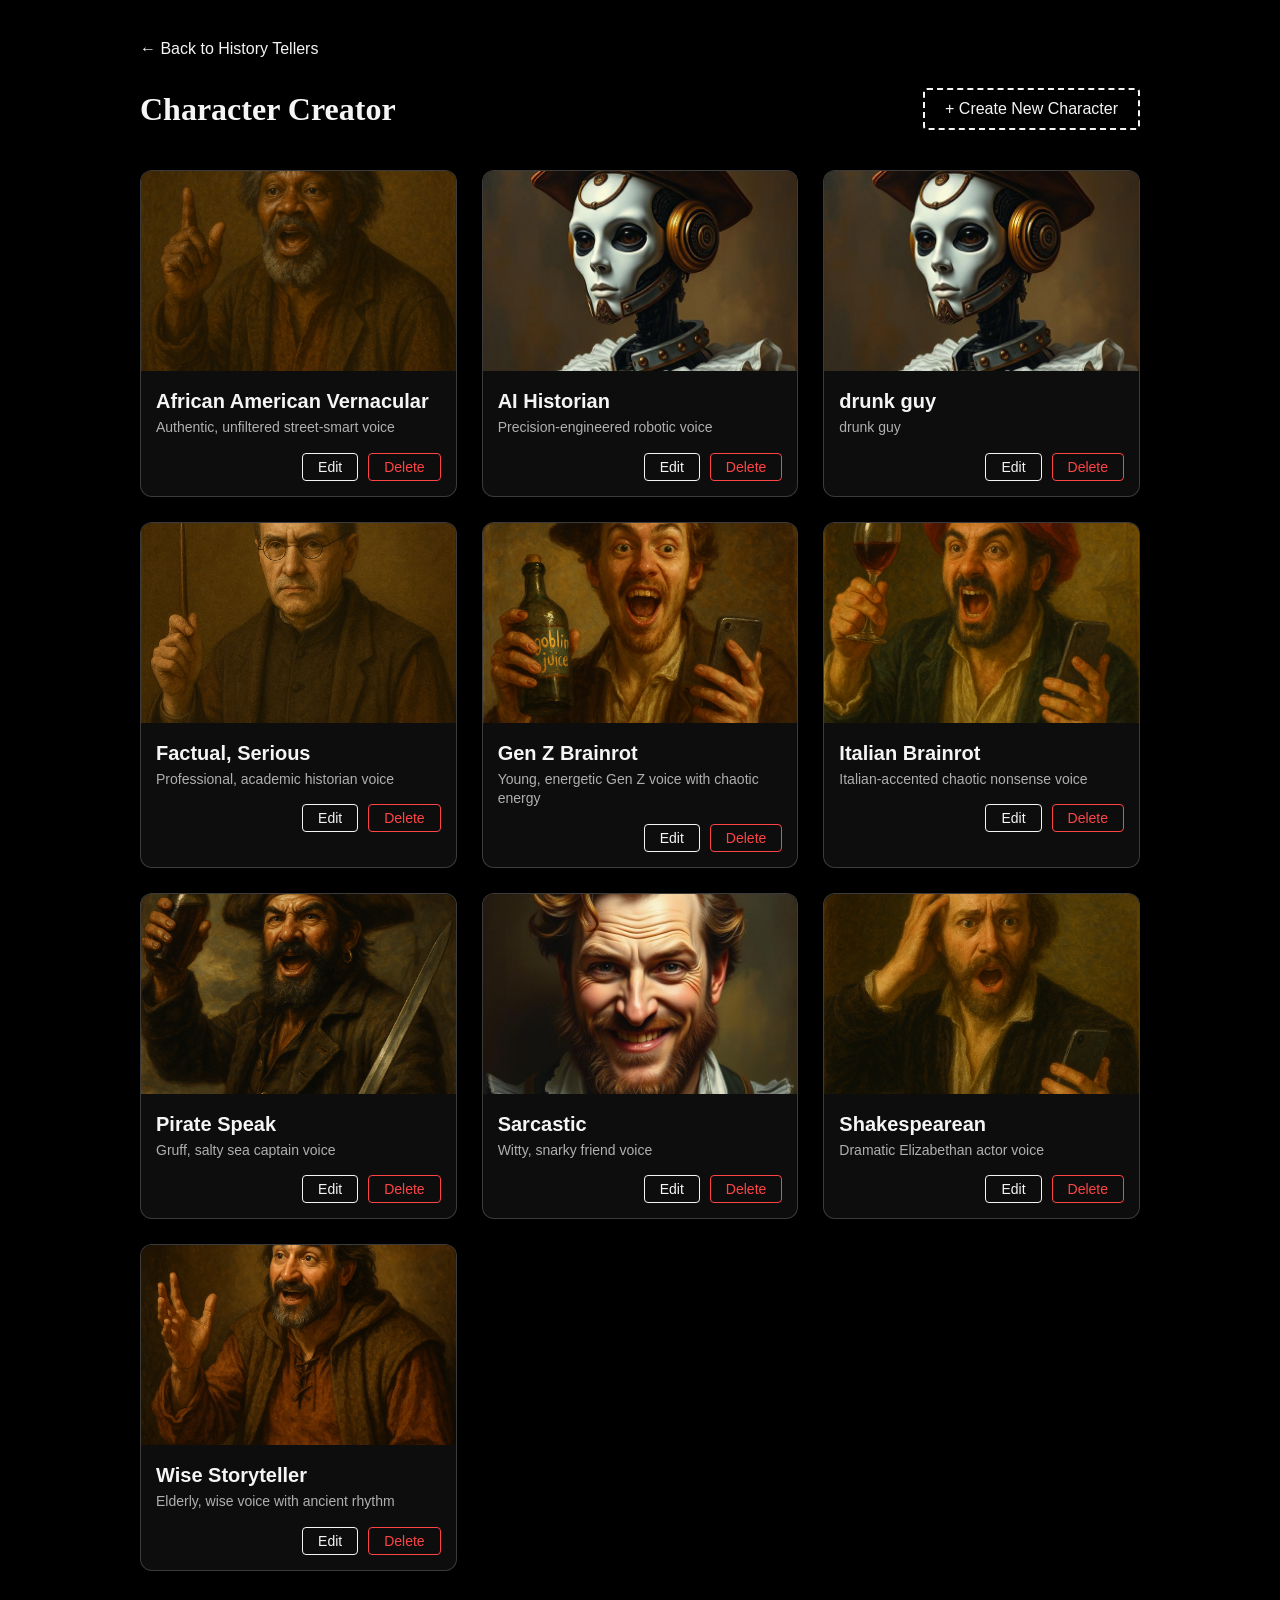
==== public/character_creator.html @ 517f30dd "character creator done" ====
<!DOCTYPE html>
<html lang="en">
<head>
    <meta charset="UTF-8">
    <meta name="viewport" content="width=device-width, initial-scale=1.0">
    <title>History Tellers - Character Creator</title>
    <link rel="stylesheet" href="style.css">
    <link rel="stylesheet" href="creator.css">

    <link rel="icon" href="data:image/svg+xml,<svg xmlns='http://www.w3.org/2000/svg' viewBox='0 0 100 100'><text y='.9em' font-size='90'>📜</text></svg>">
</head>
<body>
    <div class="character-creator-container">
       <div class="top-bar">
            <a href="javascript:void(0)" onclick="goBack()" class="back-link">← Back to History Tellers</a>
        </div>
        
        <div class="creator-header">
            <h2>Character Creator</h2>
            <button class="new-character-btn" onclick="openCreateModal()">+ Create New Character</button>
        </div>

        <div id="charactersGrid" class="characters-grid">
            <!-- Characters will be loaded here dynamically -->
            <div class="empty-state" id="emptyState">
                <p>No custom characters yet. Create your first character!</p>
                <button class="create-first-btn" onclick="openCreateModal()">+ Create First Character</button>
            </div>
        </div>
    </div>

    <!-- Character Edit/Create Modal -->
    <div id="characterModal" class="modal">
        <div class="modal-content">
            <div class="modal-header">
                <h3 id="modalTitle">Create New Character</h3>
                <button class="close-modal" onclick="closeModal()">&times;</button>
            </div>
            
            <form id="characterForm" onsubmit="saveCharacter(event)">
                <input type="hidden" id="characterId" value="">
                
                <div class="form-group">
                    <label for="characterKey">Character Key (unique identifier, e.g., 'my_custom_voice')</label>
                    <input type="text" id="characterKey" required pattern="[a-z_]+" title="Lowercase letters and underscores only">
                </div>
                
                <div class="form-group">
                    <label for="characterName">Display Name</label>
                    <input type="text" id="characterName" required>
                </div>
                
                <div class="form-group">
                    <label for="characterImage">Image Source (path or URL)</label>
                    <input type="text" id="characterImage" required placeholder="e.g., images/my_character.png">
                </div>
                
                <div class="form-group">
                    <label for="characterDescription">Description</label>
                    <textarea id="characterDescription" required placeholder="Brief description of the character's voice/personality"></textarea>
                </div>
                
                <div class="form-group">
                    <label for="voiceId">ElevenLabs Voice ID</label>
                    <input type="text" id="voiceId" required placeholder="e.g., mpgCuHlOy4oRiOklMDQ6">
                    <div class="voice-id-hint">You can get voice IDs from your ElevenLabs account</div>
                </div>
                
                <div class="form-group">
                    <label for="stability">Stability (0.0 - 1.0)</label>
                    <input type="number" id="stability" min="0" max="1" step="0.1" value="0.7" required>
                </div>
                
                <div class="form-group">
                    <label for="similarityBoost">Similarity Boost (0.0 - 1.0)</label>
                    <input type="number" id="similarityBoost" min="0" max="1" step="0.1" value="0.8" required>
                </div>
                
                <div class="form-group">
                    <label for="speed">Speed (0.0 - 2.0)</label>
                    <input type="number" id="speed" min="0" max="2" step="0.1" value="0.9" required>
                </div>
                
                <div class="form-group">
                    <label for="promptTemplate">Prompt Template (how the character should speak)</label>
                    <textarea id="promptTemplate" required placeholder="Describe how this character talks, their mannerisms, slang, etc."></textarea>
                </div>
                
                <div class="modal-actions">
                    <button type="button" class="cancel-btn" onclick="closeModal()">Cancel</button>
                    <button type="submit" class="save-btn">Save Character</button>
                </div>
            </form>
        </div>
    </div>

    <!-- Success Modal (no buttons) -->
    <div id="saveSuccessModal" class="modal">
        <div class="modal-content small">
            <div class="modal-header">
                <h3>Success!</h3>
            </div>
            <div class="save-content">
                <p id="successMessage">✓ Character saved</p>
            </div>
        </div>
    </div>

    <script src="creator.js"></script>
</body>
</html>
---- public/style.css ----
/* public/style.css - Stylesheet for Historical Event Describer */

/* Base Styles - applied to entire document */
body {
  font-family: Arial, sans-serif;      /* Clean, readable font */
  margin: 0 100px;                     /* Horizontal margin on larger screens */
  padding: 20px;                       /* Inner spacing */
  text-align: center;                   /* Center-align text by default */
  background: black;                    /* Dark background */
  color: whitesmoke;                    /* Light text for contrast */
  animation: fadeIn 1s ease-in-out;      /* Fade-in animation on page load */
}

/* Layout - Two-column main container */
.main-container {
  display: flex;                        /* Flexbox layout */
  gap: 20px;                            /* Space between columns */
  animation: fadeIn 1s ease-in-out;      /* Fade-in animation */
}

.left-column, .right-column {
  flex: 2;                              /* Both columns take equal width */
}

.right-column {
  margin-left: 30px;                    /* Additional left margin */
  padding: 15px;                         /* Inner spacing */
  background: #f9f9f9;                   /* Light background for contrast */
  border-radius: 4px;                    /* Slightly rounded corners */
  min-height: 300px;                     /* Minimum height for empty state */
}

/* Header section */
header {
  display: flex;                         /* Flex layout for header items */
  align-items: center;                   /* Vertically center items */
  justify-content: space-between;         /* Space between title and paragraphs */
  text-align: left;                      /* Left-align text */
  animation: fadeIn 1s ease-in-out;       /* Fade-in animation */
}

header h1 {
  font: bold 36px 'DMSerifDisplay', serif; /* Custom font with fallback */
  text-transform: uppercase;              /* All caps */
  margin-right: 80px;                     /* Space after title */
}

header p {
  width: 200px;                           /* Fixed width for description */
  font-size: 12px;                        /* Small text */
}

/* Form Elements */
.input-group {
  margin: 20px 0;                         /* Vertical spacing between groups */
  text-align: left;                       /* Left-align labels and inputs */
}

label {
  display: block;                         /* Labels on their own line */
  margin-bottom: 10px;                     /* Space below label */
  font-size: 20px;                         /* Larger label text */
  font-weight: lighter;                    /* Light font weight */
}

input {
  width: 100%;                             /* Full width inputs */
  padding: 10px;                            /* Inner padding */
  border: 1px solid whitesmoke;             /* Light border */
  border-radius: 5rem;                      /* Pill-shaped input */
  font-size: 16px;                          /* Readable text size */
  background: none;                          /* Transparent background */
  color: whitesmoke;                         /* Light text */
}

.scrollable-container {
  width: 100%;                               /* Full width */
  overflow-y: auto;                           /* Vertical scroll if needed */
  padding: 5px;                               /* Inner spacing */
}

/* Style Grid - for character selection */
.style-grid {
  display: grid;                             /* Grid layout */
  grid-template-columns: repeat(3, 1fr);     /* 3 equal columns */
  gap: 5px;                                   /* Small gap between items */
  margin-top: 10px;                           /* Space above grid */
}

.style-option {
    position: relative;                       /* For potential overlay positioning */
    width: 100%;                               /* Full width of grid cell */
    height: fit-content;                       /* Height matches content */
    overflow: hidden;                          /* Hide overflow */
    cursor: pointer;                           /* Clickable appearance */
    transition: transform 0.2s, opacity 0.2s ease-in-out; /* Smooth animations */
    opacity: 0.5;                               /* Half opacity by default */
    outline: none;                              /* Remove focus outline */
    animation: fadeIn 0.5s ease-in-out;          /* Staggered fade-in */
    animation-delay: calc(var(--order) * 0.1s);  /* Delay based on order */
    animation-fill-mode: both;                   /* Keep final animation state */
}

.style-option img {
    position: relative;                          /* Maintain positioning */
    border-radius: 10%;                          /* Slightly rounded corners */
    width: 100%;                                  /* Full width of container */
    height: auto;                                  /* Maintain aspect ratio */
    object-fit: cover;                             /* Cover container without distortion */
    transition: border 0.2s ease-in-out;           /* Smooth border transition */
    border: 2px solid transparent;                  /* Invisible border (prepares for hover) */
}

/* Hover and selected states */
.style-option:hover, .style-option.selected {
  transform: scale(1.05);                        /* Slight enlargement */
  opacity: 1 !important;                          /* Full opacity (override) */
}

.style-option.selected img {
    border: 2px solid white;                      /* White border for selected state */
    box-sizing: border-box;                        /* Border doesn't affect dimensions */
}

/* Buttons - consistent styling */
button, .download-btn {
  width: 100%;                                    /* Full width */
  padding: 10px 20px;                              /* Comfortable padding */
  background: black;                                /* Dark background */
  color: whitesmoke;                                /* Light text */
  border: 1px solid whitesmoke;                     /* Light border */
  border-radius: 4px;                                /* Slightly rounded */
  font-size: 16px;                                   /* Readable text */
  cursor: pointer;                                    /* Pointer on hover */
  transition: background-color 0.3s;                  /* Smooth hover transition */
}

button:hover, .download-btn:hover {
  background: whitesmoke;                             /* Invert colors on hover */
  color: black;
}

/* Results area - where generated content appears */
#result {
  margin-top: 20px;                                   /* Space above */
  padding: 15px;                                      /* Inner padding */
  background: whitesmoke;                              /* Light background */
  border: 1px solid #ddd;                              /* Subtle border */
  border-radius: 4px;                                  /* Rounded corners */
  min-height: 50px;                                    /* Minimum height */
  text-align: left;                                     /* Left-align text content */
}

/* Images and videos */
.history-image, .history-video {
  max-width: 100%;                                     /* Responsive sizing */
  border-radius: 8px;                                   /* Rounded corners */
  margin: 15px 0;                                        /* Vertical spacing */
  box-shadow: 0 2px 8px rgba(0,0,0,0.1);                 /* Subtle shadow */
}

.history-video {
  max-width: 400px;                                     /* Limit video width */
  background: #000;                                      /* Black background */
}

/* Utility classes */
.spinner {
  width: 40px;                                          /* Fixed size */
  height: 40px;
  margin: 20px auto;                                    /* Centered */
  border: 4px solid rgba(0,0,0,0.1);                     /* Light gray border */
  border-top-color: #09f;                                /* Blue top border */
  border-radius: 50%;                                    /* Circle shape */
  animation: spin 1s linear infinite;                     /* Spinning animation */
}

.error, .error-alert {
  color: #d32f2f;                                        /* Red error color */
  margin: 10px 0;                                         /* Vertical spacing */
}

.error-alert {
  font-size: 24px;                                       /* Large emoji/icon */
  text-align: center;                                     /* Centered */
}

.text-output{
  display: none;
}
.image-grid{
  display:none;
}

/* Animations */
@keyframes fadeIn {
  from { opacity: 0; transform: translateY(20px); }      /* Start hidden and below */
  to { transform: translateY(0); }                        /* End at normal position */
}

@keyframes spin {
  to { transform: rotate(360deg); }                       /* Full rotation */
}

/* Responsive adjustments */
@media (min-width: 1920px) {
  .style-grid { grid-template-columns: repeat(4, 1fr); } /* 4 columns on ultra-wide */
}



/* Character header with "or create new" */
.character-header {
  display: flex;
  align-items: center;
  gap: 8px;
  margin-bottom: 10px;
}

.or-text {
  font-size: 14px;
  color: rgba(245, 245, 245, 0.6);
  font-style: italic;
}

.small-create-btn {
  background: none;
  border: none;
  color: whitesmoke;
  font-size: 14px;
  text-decoration: underline;
  text-decoration-style: dotted;
  cursor: pointer;
  padding: 0;
  width: auto;
  font-weight: normal;
}

.small-create-btn:hover {
  background: none;
  color: rgba(245, 245, 245, 0.8);
  text-decoration-style: solid;
}
---- public/creator.css ----
/* Character Creator specific styles */

.character-creator-container {
    max-width: 1200px;
    margin: 0 auto;
    padding: 20px;
}

.top-bar {
    display: flex;
    justify-content: flex-start;
    margin-bottom: 30px;
}

.back-link {
    display: inline-block;
    color: whitesmoke;
    text-decoration: none;
    font-size: 16px;
    transition: opacity 0.3s;
}

.back-link:hover {
    opacity: 0.8;
    text-decoration: underline;
}

.creator-header {
    display: flex;
    justify-content: space-between;
    align-items: center;
    margin-bottom: 40px;
    text-align: left;
}

.creator-header h2 {
    font: bold 32px 'DMSerifDisplay', serif;
    margin: 0;
    color: whitesmoke;
}

.new-character-btn {
    width: auto;
    padding: 10px 20px;
    background: transparent;
    color: whitesmoke;
    border: 2px dashed whitesmoke;
    border-radius: 4px;
    font-size: 16px;
    cursor: pointer;
    transition: all 0.3s ease;
}

.new-character-btn:hover {
    background: rgba(245, 245, 245, 0.1);
    border: 2px solid whitesmoke;
    transform: translateY(-2px);
}

.characters-grid {
    display: grid;
    grid-template-columns: repeat(auto-fill, minmax(280px, 1fr));
    gap: 25px;
    margin-top: 30px;
}

.character-card {
    background: rgba(255, 255, 255, 0.05);
    border-radius: 12px;
    overflow: hidden;
    transition: transform 0.3s, box-shadow 0.3s;
    cursor: pointer;
    position: relative;
    border: 1px solid rgba(245, 245, 245, 0.2);
}

.character-card:hover {
    transform: translateY(-5px);
    box-shadow: 0 10px 20px rgba(0, 0, 0, 0.3);
    border-color: rgba(245, 245, 245, 0.5);
}

.character-card.selected {
    border: 2px solid whitesmoke;
    box-shadow: 0 0 20px rgba(245, 245, 245, 0.3);
}

.character-image {
    width: 100%;
    height: 200px;
    object-fit: cover;
    background: #333;
}

.character-info {
    padding: 15px;
    text-align: left;
}

.character-name {
    font-size: 20px;
    font-weight: bold;
    margin: 0 0 5px 0;
    color: whitesmoke;
}

.character-description {
    font-size: 14px;
    color: rgba(245, 245, 245, 0.7);
    margin: 0 0 15px 0;
    line-height: 1.4;
}

.character-actions {
    display: flex;
    gap: 10px;
    justify-content: flex-end;
}

.edit-btn, .delete-btn {
    padding: 5px 15px;
    font-size: 14px;
    border: 1px solid;
    border-radius: 4px;
    cursor: pointer;
    transition: all 0.3s;
    width: auto;
    background: transparent;
}

.edit-btn {
    border-color: whitesmoke;
    color: whitesmoke;
}

.edit-btn:hover {
    background: whitesmoke;
    color: black;
}

.delete-btn {
    border-color: #ff4444;
    color: #ff4444;
}

.delete-btn:hover {
    background: #ff4444;
    color: white;
}

.empty-state {
    grid-column: 1 / -1;
    text-align: center;
    padding: 60px;
    background: rgba(255, 255, 255, 0.05);
    border-radius: 12px;
    border: 2px dashed rgba(245, 245, 245, 0.3);
}

.empty-state p {
    font-size: 18px;
    color: rgba(245, 245, 245, 0.7);
    margin-bottom: 20px;
}

.create-first-btn {
    width: auto;
    padding: 12px 30px;
    background: transparent;
    color: whitesmoke;
    border: 2px dashed whitesmoke;
    border-radius: 4px;
    font-size: 16px;
    cursor: pointer;
    transition: all 0.3s;
}

.create-first-btn:hover {
    background: rgba(245, 245, 245, 0.1);
    border: 2px solid whitesmoke;
}

/* Modal styles */
.modal {
    display: none;
    position: fixed;
    top: 0;
    left: 0;
    width: 100%;
    height: 100%;
    background: rgba(0, 0, 0, 0.8);
    z-index: 1000;
    justify-content: center;
    align-items: center;
}

.modal.show {
    display: flex;
}

.modal-content {
    background: #1a1a1a;
    border-radius: 12px;
    padding: 30px;
    width: 90%;
    max-width: 600px;
    max-height: 90vh;
    overflow-y: auto;
    border: 1px solid rgba(245, 245, 245, 0.2);
    position: relative;
    animation: modalFadeIn 0.3s ease-out;
}

@keyframes modalFadeIn {
    from {
        opacity: 0;
        transform: translateY(-20px);
    }
    to {
        opacity: 1;
        transform: translateY(0);
    }
}

.modal-content.small {
    max-width: 400px;
}

.modal-header {
    display: flex;
    justify-content: space-between;
    align-items: center;
    margin-bottom: 20px;
}

.modal-header h3 {
    font-size: 24px;
    margin: 0;
    color: whitesmoke;
}

.close-modal {
    background: none;
    border: none;
    color: rgba(245, 245, 245, 0.6);
    font-size: 28px;
    cursor: pointer;
    padding: 0;
    width: auto;
    line-height: 1;
    transition: color 0.3s;
}

.close-modal:hover {
    color: whitesmoke;
    background: none;
}

.form-group {
    margin-bottom: 20px;
    text-align: left;
}

.form-group label {
    display: block;
    margin-bottom: 8px;
    font-size: 16px;
    color: rgba(245, 245, 245, 0.9);
}

.form-group input,
.form-group textarea,
.form-group select {
    width: 100%;
    padding: 12px;
    background: rgba(255, 255, 255, 0.1);
    border: 1px solid rgba(245, 245, 245, 0.3);
    border-radius: 8px;
    color: whitesmoke;
    font-size: 16px;
    transition: border-color 0.3s, box-shadow 0.3s;
}

.form-group input:focus,
.form-group textarea:focus,
.form-group select:focus {
    outline: none;
    border-color: whitesmoke;
    box-shadow: 0 0 0 2px rgba(245, 245, 245, 0.2);
}

.form-group input:disabled,
.form-group textarea:disabled,
.form-group select:disabled {
    opacity: 0.6;
    cursor: not-allowed;
}

.form-group textarea {
    min-height: 100px;
    resize: vertical;
}

.voice-id-hint {
    font-size: 12px;
    color: rgba(245, 245, 245, 0.5);
    margin-top: 5px;
}

.modal-actions {
    display: flex;
    gap: 10px;
    justify-content: flex-end;
    margin-top: 30px;
}

.modal-actions button {
    width: auto;
    padding: 12px 25px;
    font-size: 16px;
    border-radius: 6px;
    cursor: pointer;
    transition: all 0.3s;
}

.cancel-btn {
    background: transparent;
    border: 1px solid rgba(245, 245, 245, 0.3);
    color: whitesmoke;
}

.cancel-btn:hover {
    background: rgba(255, 255, 255, 0.1);
    border-color: rgba(245, 245, 245, 0.5);
}

.save-btn {
    background: whitesmoke;
    color: black;
    border: 1px solid whitesmoke;
}

.save-btn:hover {
    background: transparent;
    color: whitesmoke;
}

/* Success Modal - Buttonless Version */
#saveSuccessModal .modal-content {
    text-align: center;
    padding: 20px;
}

#saveSuccessModal .modal-header {
    justify-content: center;
    border-bottom: 1px solid rgba(245, 245, 245, 0.1);
    padding-bottom: 15px;
    margin-bottom: 15px;
}

#saveSuccessModal .modal-header h3 {
    color: #4CAF50;
    font-size: 28px;
    font-weight: bold;
}

#saveSuccessModal .save-content {
    text-align: center;
    padding: 20px 10px;
}

#saveSuccessModal .save-content p {
    font-size: 18px;
    color: whitesmoke;
    margin: 0;
    line-height: 1.5;
}

/* Auto-close animation */
.modal.auto-close {
    animation: fadeOut 0.5s ease-in-out forwards;
}

@keyframes fadeOut {
    from { 
        opacity: 1; 
    }
    to { 
        opacity: 0; 
    }
}

/* Success checkmark animation (optional) */
#saveSuccessModal .save-content p::before {
    content: '';
    display: inline-block;
    width: 24px;
    height: 24px;
    margin-right: 10px;
    background: #4CAF50;
    border-radius: 50%;
    animation: checkmarkPop 0.3s ease-out;
}

@keyframes checkmarkPop {
    0% {
        transform: scale(0);
    }
    50% {
        transform: scale(1.2);
    }
    100% {
        transform: scale(1);
    }
}

/* Responsive */
@media (max-width: 768px) {
    body {
        margin: 0 20px;
    }
    
    .character-creator-container {
        padding: 10px;
    }
    
    .top-bar {
        flex-direction: column;
        gap: 15px;
        align-items: flex-start;
    }
    
    .creator-header {
        flex-direction: column;
        gap: 15px;
        text-align: center;
    }
    
    .creator-header h2 {
        font-size: 28px;
    }
    
    .characters-grid {
        grid-template-columns: 1fr;
        gap: 15px;
    }
    
    .modal-content {
        padding: 20px;
        margin: 10px;
    }
    
    .modal-content.small {
        width: 90%;
    }
    
    .modal-actions {
        flex-direction: column;
    }
    
    .modal-actions button {
        width: 100%;
    }
    
    .character-actions {
        flex-direction: column;
        gap: 8px;
    }
    
    .edit-btn, .delete-btn {
        width: 100%;
        padding: 8px;
    }
}

/* Small screens */
@media (max-width: 480px) {
    .creator-header h2 {
        font-size: 24px;
    }
    
    .empty-state {
        padding: 30px 20px;
    }
    
    .empty-state p {
        font-size: 16px;
    }
    
    .form-group input,
    .form-group textarea,
    .form-group select {
        padding: 10px;
        font-size: 14px;
    }
    
    #saveSuccessModal .modal-header h3 {
        font-size: 24px;
    }
    
    #saveSuccessModal .save-content p {
        font-size: 16px;
    }
}

/* Dark mode scrollbar */
.modal-content::-webkit-scrollbar {
    width: 8px;
}

.modal-content::-webkit-scrollbar-track {
    background: rgba(255, 255, 255, 0.1);
    border-radius: 4px;
}

.modal-content::-webkit-scrollbar-thumb {
    background: rgba(245, 245, 245, 0.3);
    border-radius: 4px;
}

.modal-content::-webkit-scrollbar-thumb:hover {
    background: rgba(245, 245, 245, 0.5);
}
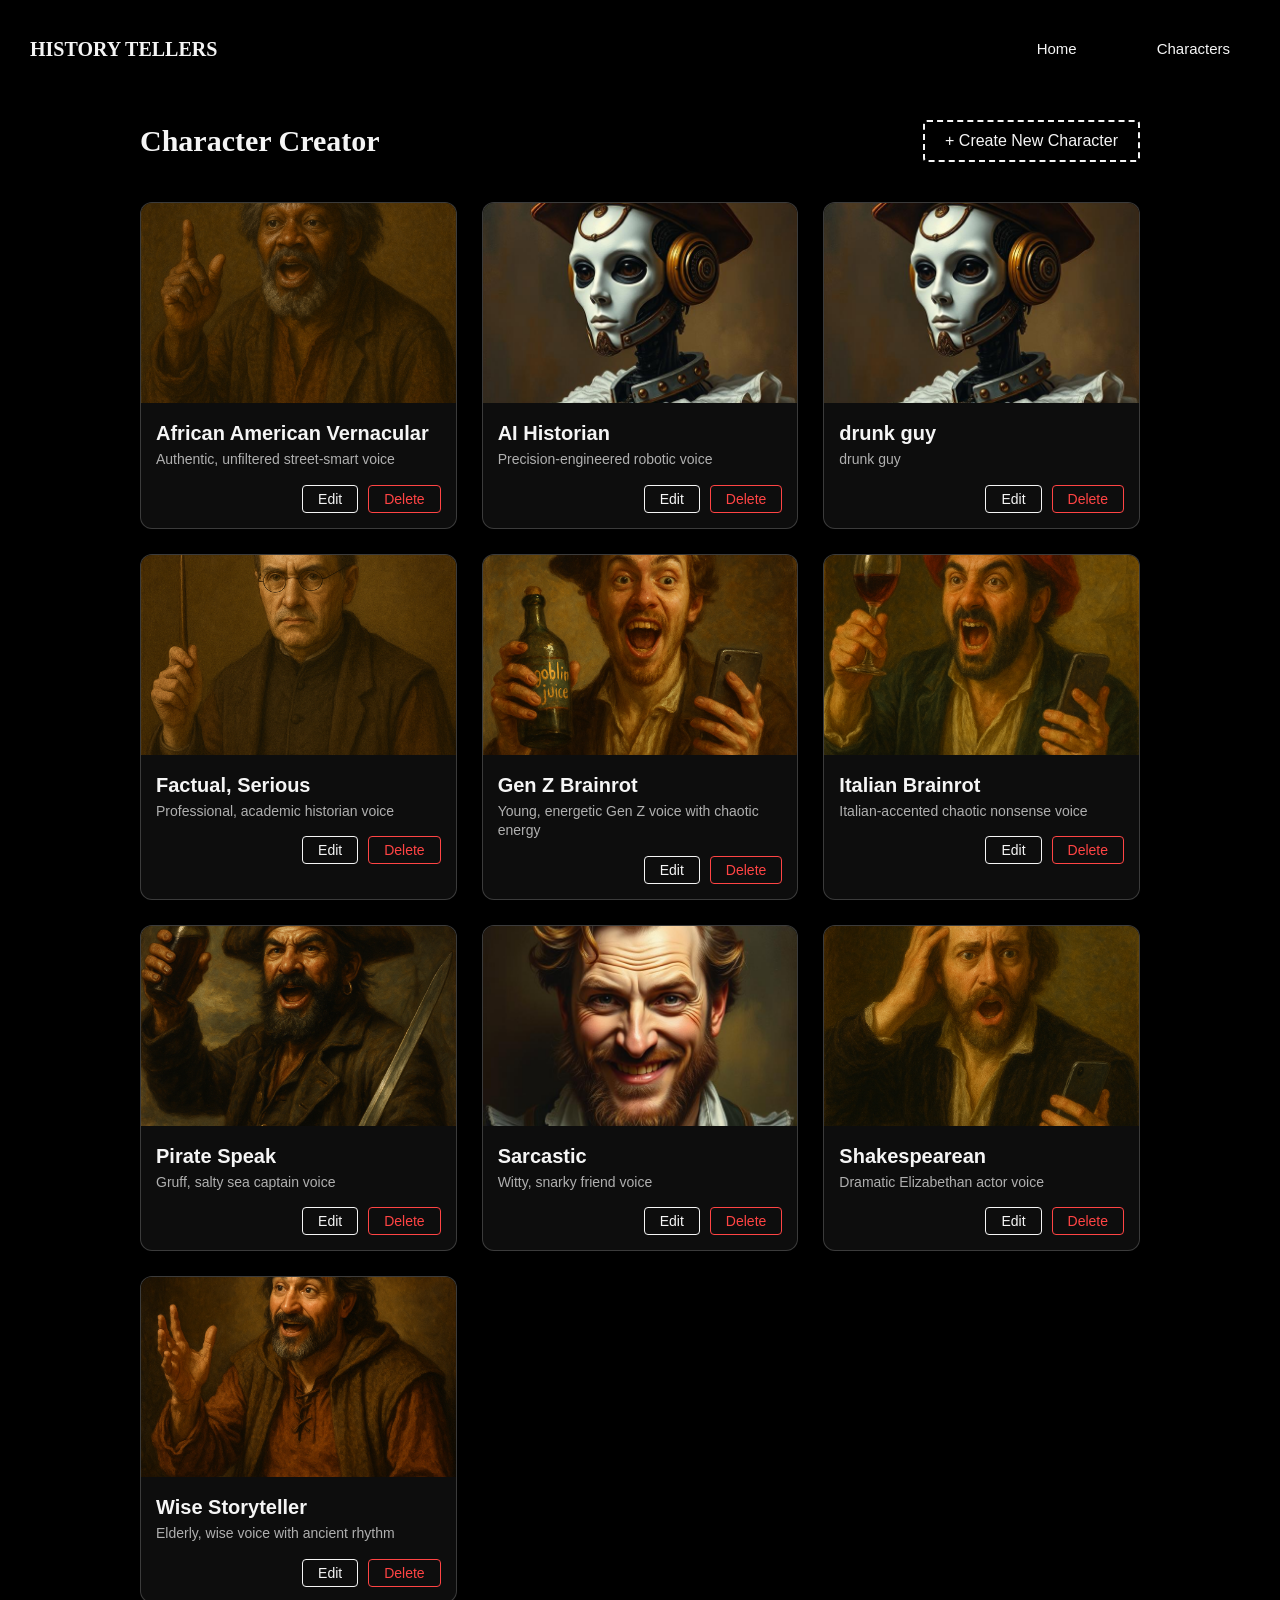
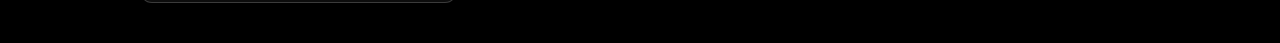
==== commit 52942603: "Design do layout" ====
--- a/public/character_creator.html
+++ b/public/character_creator.html
@@ -1,111 +1,186 @@
-<!DOCTYPE html>
+<!doctype html>
 <html lang="en">
-<head>
-    <meta charset="UTF-8">
-    <meta name="viewport" content="width=device-width, initial-scale=1.0">
+  <head>
+    <meta charset="UTF-8" />
+    <meta name="viewport" content="width=device-width, initial-scale=1.0" />
     <title>History Tellers - Character Creator</title>
-    <link rel="stylesheet" href="style.css">
-    <link rel="stylesheet" href="creator.css">
+    <link rel="stylesheet" href="style.css" />
+    <link rel="stylesheet" href="creator.css" />
 
-    <link rel="icon" href="data:image/svg+xml,<svg xmlns='http://www.w3.org/2000/svg' viewBox='0 0 100 100'><text y='.9em' font-size='90'>📜</text></svg>">
-</head>
-<body>
-    <div class="character-creator-container">
-       <div class="top-bar">
-            <a href="javascript:void(0)" onclick="goBack()" class="back-link">← Back to History Tellers</a>
-        </div>
-        
+    <link
+      rel="icon"
+      href="data:image/svg+xml,<svg xmlns='http://www.w3.org/2000/svg' viewBox='0 0 100 100'><text y='.9em' font-size='90'>📜</text></svg>"
+    />
+  </head>
+  <body>
+    <header>
+      <h1>History Tellers</h1>
+      <button class="menu-toggle" aria-label="Toggle menu">
+        <span></span>
+        <span></span>
+        <span></span>
+      </button>
+      <div class="nav-links">
+        <a href="index.html"><p>Home</p></a>
+        <a href="character_creator.html"><p>Characters</p></a>
+      </div>
+    </header>
+    <main>
+      <div class="character-creator-container">
         <div class="creator-header">
-            <h2>Character Creator</h2>
-            <button class="new-character-btn" onclick="openCreateModal()">+ Create New Character</button>
+          <h1>Character Creator</h1>
+          <button class="new-character-btn" onclick="openCreateModal()">
+            + Create New Character
+          </button>
         </div>
 
         <div id="charactersGrid" class="characters-grid">
-            <!-- Characters will be loaded here dynamically -->
-            <div class="empty-state" id="emptyState">
-                <p>No custom characters yet. Create your first character!</p>
-                <button class="create-first-btn" onclick="openCreateModal()">+ Create First Character</button>
+          <!-- Characters will be loaded here dynamically -->
+          <div class="empty-state" id="emptyState">
+            <p>No custom characters yet. Create your first character!</p>
+            <button class="create-first-btn" onclick="openCreateModal()">
+              + Create First Character
+            </button>
+          </div>
+        </div>
+      </div>
+
+      <!-- Character Edit/Create Modal -->
+      <div id="characterModal" class="modal">
+        <div class="modal-content">
+          <div class="modal-header">
+            <h1 id="modalTitle">Create New Character</h1>
+            <button class="close-modal" onclick="closeModal()">&times;</button>
+          </div>
+
+          <form id="characterForm" onsubmit="saveCharacter(event)">
+            <input type="hidden" id="characterId" value="" />
+
+            <div class="form-group">
+              <label for="characterKey"
+                >Character Key (unique identifier, e.g.,
+                'my_custom_voice')</label
+              >
+              <input
+                type="text"
+                id="characterKey"
+                required
+                pattern="[a-z_]+"
+                title="Lowercase letters and underscores only"
+              />
             </div>
+
+            <div class="form-group">
+              <label for="characterName">Display Name</label>
+              <input type="text" id="characterName" required />
+            </div>
+
+            <div class="form-group">
+              <label for="characterImage">Image Source (path or URL)</label>
+              <input
+                type="text"
+                id="characterImage"
+                required
+                placeholder="e.g., images/my_character.png"
+              />
+            </div>
+
+            <div class="form-group">
+              <label for="characterDescription">Description</label>
+              <textarea
+                id="characterDescription"
+                required
+                placeholder="Brief description of the character's voice/personality"
+              ></textarea>
+            </div>
+
+            <div class="form-group">
+              <label for="voiceId">ElevenLabs Voice ID</label>
+              <input
+                type="text"
+                id="voiceId"
+                required
+                placeholder="e.g., mpgCuHlOy4oRiOklMDQ6"
+              />
+              <div class="voice-id-hint">
+                You can get voice IDs from your ElevenLabs account
+              </div>
+            </div>
+
+            <div class="form-group">
+              <label for="stability">Stability (0.0 - 1.0)</label>
+              <input
+                type="number"
+                id="stability"
+                min="0"
+                max="1"
+                step="0.1"
+                value="0.7"
+                required
+              />
+            </div>
+
+            <div class="form-group">
+              <label for="similarityBoost">Similarity Boost (0.0 - 1.0)</label>
+              <input
+                type="number"
+                id="similarityBoost"
+                min="0"
+                max="1"
+                step="0.1"
+                value="0.8"
+                required
+              />
+            </div>
+
+            <div class="form-group">
+              <label for="speed">Speed (0.0 - 2.0)</label>
+              <input
+                type="number"
+                id="speed"
+                min="0"
+                max="2"
+                step="0.1"
+                value="0.9"
+                required
+              />
+            </div>
+
+            <div class="form-group">
+              <label for="promptTemplate"
+                >Prompt Template (how the character should speak)</label
+              >
+              <textarea
+                id="promptTemplate"
+                required
+                placeholder="Describe how this character talks, their mannerisms, slang, etc."
+              ></textarea>
+            </div>
+
+            <div class="modal-actions">
+              <button type="button" class="cancel-btn" onclick="closeModal()">
+                Cancel
+              </button>
+              <button type="submit" class="save-btn">Save Character</button>
+            </div>
+          </form>
         </div>
-    </div>
+      </div>
 
-    <!-- Character Edit/Create Modal -->
-    <div id="characterModal" class="modal">
-        <div class="modal-content">
-            <div class="modal-header">
-                <h3 id="modalTitle">Create New Character</h3>
-                <button class="close-modal" onclick="closeModal()">&times;</button>
-            </div>
-            
-            <form id="characterForm" onsubmit="saveCharacter(event)">
-                <input type="hidden" id="characterId" value="">
-                
-                <div class="form-group">
-                    <label for="characterKey">Character Key (unique identifier, e.g., 'my_custom_voice')</label>
-                    <input type="text" id="characterKey" required pattern="[a-z_]+" title="Lowercase letters and underscores only">
-                </div>
-                
-                <div class="form-group">
-                    <label for="characterName">Display Name</label>
-                    <input type="text" id="characterName" required>
-                </div>
-                
-                <div class="form-group">
-                    <label for="characterImage">Image Source (path or URL)</label>
-                    <input type="text" id="characterImage" required placeholder="e.g., images/my_character.png">
-                </div>
-                
-                <div class="form-group">
-                    <label for="characterDescription">Description</label>
-                    <textarea id="characterDescription" required placeholder="Brief description of the character's voice/personality"></textarea>
-                </div>
-                
-                <div class="form-group">
-                    <label for="voiceId">ElevenLabs Voice ID</label>
-                    <input type="text" id="voiceId" required placeholder="e.g., mpgCuHlOy4oRiOklMDQ6">
-                    <div class="voice-id-hint">You can get voice IDs from your ElevenLabs account</div>
-                </div>
-                
-                <div class="form-group">
-                    <label for="stability">Stability (0.0 - 1.0)</label>
-                    <input type="number" id="stability" min="0" max="1" step="0.1" value="0.7" required>
-                </div>
-                
-                <div class="form-group">
-                    <label for="similarityBoost">Similarity Boost (0.0 - 1.0)</label>
-                    <input type="number" id="similarityBoost" min="0" max="1" step="0.1" value="0.8" required>
-                </div>
-                
-                <div class="form-group">
-                    <label for="speed">Speed (0.0 - 2.0)</label>
-                    <input type="number" id="speed" min="0" max="2" step="0.1" value="0.9" required>
-                </div>
-                
-                <div class="form-group">
-                    <label for="promptTemplate">Prompt Template (how the character should speak)</label>
-                    <textarea id="promptTemplate" required placeholder="Describe how this character talks, their mannerisms, slang, etc."></textarea>
-                </div>
-                
-                <div class="modal-actions">
-                    <button type="button" class="cancel-btn" onclick="closeModal()">Cancel</button>
-                    <button type="submit" class="save-btn">Save Character</button>
-                </div>
-            </form>
+      <!-- Success Modal (no buttons) -->
+      <div id="saveSuccessModal" class="modal">
+        <div class="modal-content small">
+          <div class="modal-header">
+            <h3>Success!</h3>
+          </div>
+          <div class="save-content">
+            <p id="successMessage">✓ Character saved</p>
+          </div>
         </div>
-    </div>
-
-    <!-- Success Modal (no buttons) -->
-    <div id="saveSuccessModal" class="modal">
-        <div class="modal-content small">
-            <div class="modal-header">
-                <h3>Success!</h3>
-            </div>
-            <div class="save-content">
-                <p id="successMessage">✓ Character saved</p>
-            </div>
-        </div>
-    </div>
+      </div>
+    </main>
 
     <script src="creator.js"></script>
-</body>
-</html>+    <script src="script.js"></script>
+  </body>
+</html>
--- a/public/style.css
+++ b/public/style.css
@@ -1,213 +1,514 @@
 /* public/style.css - Stylesheet for Historical Event Describer */
+* {
+  box-sizing: border-box; /* Ensure padding and borders are included in element's total width and height */
+  margin: 0; /* Remove default margin */
+  padding: 0; /* Remove default padding */
+  scroll-behavior: smooth; /* enable smooth scroll in page */
+}
+
+main {
+  margin: 80px 100px 0 100px; /* push content below fixed header */
+  padding: 20px; /* Fade-in animation on load */
+}
+
+main h1 {
+  font:
+    bold 30px "DMSerifDisplay",
+    serif;
+  text-align: left;
+}
 
 /* Base Styles - applied to entire document */
 body {
-  font-family: Arial, sans-serif;      /* Clean, readable font */
-  margin: 0 100px;                     /* Horizontal margin on larger screens */
-  padding: 20px;                       /* Inner spacing */
-  text-align: center;                   /* Center-align text by default */
-  background: black;                    /* Dark background */
-  color: whitesmoke;                    /* Light text for contrast */
-  animation: fadeIn 1s ease-in-out;      /* Fade-in animation on page load */
+  font-family: Arial, sans-serif; /* Clean, readable font */
+  text-align: center; /* Center-align text by default */
+  background: black; /* Dark background */
+  color: whitesmoke; /* Light text for contrast */
+  animation: fadeIn 1s ease-in-out; /* Fade-in animation on page load */
+}
+
+.banner-container {
+  position: absolute; /* Position absolutely to cover the area */
+  top: 0;
+  left: 0;
+  width: 100%;
+  /* allow height to adjust so entire image is visible */
+  overflow: hidden;
+  z-index: -1; /* Place behind other content */
+  opacity: 0.5; /* Semi-transparent for subtle effect */
+}
+
+.banner-container img {
+  width: 100%; /* Full width of container */
+  height: auto; /* allow natural height so entire image is shown */
+  object-fit: contain; /* show the whole image without cropping */
+  display: block; /* remove inline gaps */
+  filter: blur(0); /* default no blur */
+  transition: filter 0.3s ease-in-out; /* ensure smooth transition both ways */
+}
+
+/* dark gradient overlay from bottom up */
+.banner-container::after {
+  content: "";
+  position: absolute;
+  top: 0;
+  left: 0;
+  width: 100%;
+  height: 100%;
+  pointer-events: none; /* let clicks pass through */
+  background: linear-gradient(
+    to top,
+    rgba(0, 0, 0, 1) 0%,
+    rgba(0, 0, 0, 0) 20%
+  );
 }
 
 /* Layout - Two-column main container */
 .main-container {
-  display: flex;                        /* Flexbox layout */
-  gap: 20px;                            /* Space between columns */
-  animation: fadeIn 1s ease-in-out;      /* Fade-in animation */
-}
-
-.left-column, .right-column {
-  flex: 2;                              /* Both columns take equal width */
-}
-
+  display: flex; /* Flexbox layout */
+  gap: 20px; /* Space between columns */
+  animation: fadeIn 1s ease-in-out;
+  margin: 0 0 30px 0; /* Fade-in animation */
+}
+
+.left-column,
 .right-column {
-  margin-left: 30px;                    /* Additional left margin */
-  padding: 15px;                         /* Inner spacing */
-  background: #f9f9f9;                   /* Light background for contrast */
-  border-radius: 4px;                    /* Slightly rounded corners */
-  min-height: 300px;                     /* Minimum height for empty state */
+  justify-content: left;
+  flex: 2; /* Both columns take equal width */
+  text-align: left;
+}
+
+.ShortVideo {
+  width: 100%;
+  height: auto;
+  margin-left: 30px; /* Additional left margin */
+  padding: 15px;
+  border-radius: 20px; /* Slightly rounded corners */
+  border: whitesmoke 1px solid; /* Light border */
 }
 
 /* Header section */
 header {
-  display: flex;                         /* Flex layout for header items */
-  align-items: center;                   /* Vertically center items */
-  justify-content: space-between;         /* Space between title and paragraphs */
-  text-align: left;                      /* Left-align text */
-  animation: fadeIn 1s ease-in-out;       /* Fade-in animation */
+  position: fixed; /* stay visible while scrolling */
+  top: 0;
+  left: 0;
+  width: 100%; /* span full viewport width */
+  z-index: 2;
+  padding: 30px; /* Inner padding */
+  display: flex; /* Flex layout for header items */
+  align-items: center; /* Vertically center items */
+  justify-content: space-between; /* Space between title and paragraphs */
+  text-align: left; /* Left-align text */
+  animation: fadeIn 1s ease-in-out;
+  color: whitesmoke; /* Fade-in animation */
+  background: linear-gradient(
+    to bottom,
+    rgba(0, 0, 0, 1) 50%,
+    rgba(0, 0, 0, 0) 100%
+  );
+}
+
+a {
+  text-decoration: none;
+}
+
+.intro {
+  /* Left-align intro text */
+  margin: 300px 0 300px 0;
+  justify-items: center; /* Space below intro */
+}
+
+.intro p {
+  font:
+    30px "DMSerifDisplay",
+    serif; /* Custom font with fallback */
+  width: 100%; /* Fixed width for better readability */
+  color: whitesmoke; /* Small text */
+  transition: filter 0.3s ease-in-out;
+  cursor: pointer; /* indicate it's interactive */
+  font-style: italic;
+}
+
+/* class added by JS on hover to blur background image */
+.banner-container.blur img {
+  filter: blur(10px);
 }
 
 header h1 {
-  font: bold 36px 'DMSerifDisplay', serif; /* Custom font with fallback */
-  text-transform: uppercase;              /* All caps */
-  margin-right: 80px;                     /* Space after title */
+  font:
+    bold 20px "DMSerifDisplay",
+    serif; /* Custom font with fallback */
+  text-transform: uppercase; /* All caps */
+  margin-right: 80px; /* Space after title */
 }
 
 header p {
-  width: 200px;                           /* Fixed width for description */
-  font-size: 12px;                        /* Small text */
+  /* Fixed width for description */
+  font-size: 15px;
+  color: whitesmoke; /* Small text */
+}
+
+header .nav-links {
+  display: flex;
+  gap: 40px; /* Space between nav links */
+}
+
+/* underline animation on header links - limited to text width */
+header .nav-links a {
+  position: relative;
+  color: whitesmoke;
+  display: inline-block; /* shrink to content */
+  padding: 10px 20px; /* clickable area remains */
+  text-align: center; /* center text within */
+}
+
+header .nav-links a p {
+  display: inline-block;
+  position: relative;
+  text-align: center;
+}
+
+header .nav-links a p::after {
+  content: "";
+  position: absolute;
+  left: 0;
+  bottom: -2px;
+  height: 2px;
+  width: 0;
+  background: whitesmoke;
+  transition: width 0.3s ease;
+}
+
+header .nav-links a:hover p::after,
+header .nav-links a:focus p::after {
+  width: 100%;
+}
+
+header .nav-links a:hover::after,
+header .nav-links a:focus::after {
+  width: 100%;
+}
+
+/* burger menu toggle button */
+.menu-toggle {
+  display: none; /* hidden normally */
+  background: transparent;
+  border: none;
+  cursor: pointer;
+  flex-direction: column;
+  justify-content: space-between;
+  height: 24px;
+  padding: 0;
+  -webkit-appearance: none; /* remove default styles in Safari */
+  margin-left: auto; /* push right edge in header flex */
+}
+.menu-toggle:hover,
+.menu-toggle:focus {
+  background: transparent;
+  outline: none;
+}
+.menu-toggle span {
+  display: block;
+  width: 24px;
+  height: 2px;
+  background: whitesmoke;
+  /* no transition here to keep hover static */
+}
+.menu-toggle.open span {
+  transition:
+    transform 0.3s ease,
+    opacity 0.3s ease;
+}
+.menu-toggle.open span:nth-child(1) {
+  transform: translateY(10px) rotate(45deg);
+}
+.menu-toggle.open span:nth-child(2) {
+  opacity: 0;
+}
+.menu-toggle.open span:nth-child(3) {
+  transform: translateY(-10px) rotate(-45deg);
+}
+
+@media (max-width: 768px) {
+  header .nav-links {
+    position: absolute;
+    top: 100%;
+    left: 0;
+    background: rgba(0, 0, 0, 0.8);
+    flex-direction: column;
+    width: 100%;
+    max-height: 0; /* collapsed by default */
+    overflow: hidden;
+    opacity: 0;
+    transition:
+      max-height 0.3s ease,
+      opacity 0.3s ease;
+  }
+  header .nav-links.open {
+    max-height: 300px; /* large enough to contain links */
+    opacity: 1;
+  }
+  header .nav-links a {
+    padding: 10px 20px;
+  }
+  .menu-toggle {
+    display: flex;
+  }
+  main {
+    margin: 100px 0 100px 0;
+    padding: 10px;
+  }
+}
+
+/* additional responsive tweaks for smaller screens */
+@media (max-width: 768px) {
+  header {
+    padding: 15px;
+  }
+  header h1 {
+    font-size: 20px;
+  }
+  .intro {
+    margin: 100px 0 300px 0;
+  }
+  .intro p {
+    font-size: 24px;
+    width: 80%;
+  }
+  .main-container {
+    flex-direction: column;
+    gap: 10px;
+  }
+  .left-column,
+  .right-column {
+    flex: none;
+    width: 100%;
+  }
+  .ShortVideo {
+    width: 100%;
+    height: auto;
+    margin-left: 0;
+  }
+  .style-grid {
+    grid-template-columns: repeat(2, 1fr);
+  }
+  .history-video,
+  .history-image {
+    max-width: 100%;
+  }
+  /* make banner larger on mobile: ensure at least 60vh visible */
+  .banner-container {
+    min-height: 90vh;
+  }
+  .banner-container img {
+    height: auto;
+    min-height: 90vh;
+    object-fit: cover; /* zoom to fill the min-height area */
+  }
+}
+
+@media (max-width: 480px) {
+  .intro p {
+    font-size: 18px;
+    width: 90%;
+  }
+  .style-grid {
+    grid-template-columns: 1fr;
+  }
+  header h1 {
+    font-size: 18px;
+  }
+  header {
+    padding: 10px;
+  }
+}
+
+/* give anchors an offset below fixed header */
+.main-container {
+  scroll-margin-top: 100px; /* avoid header covering target */
 }
 
 /* Form Elements */
 .input-group {
-  margin: 20px 0;                         /* Vertical spacing between groups */
-  text-align: left;                       /* Left-align labels and inputs */
+  margin: 20px 0; /* Vertical spacing between groups */
+  text-align: left; /* Left-align labels and inputs */
 }
 
 label {
-  display: block;                         /* Labels on their own line */
-  margin-bottom: 10px;                     /* Space below label */
-  font-size: 20px;                         /* Larger label text */
-  font-weight: lighter;                    /* Light font weight */
+  display: block; /* Labels on their own line */
+  margin-bottom: 10px; /* Space below label */
+  font-weight: lighter; /* Light font weight */
 }
 
 input {
-  width: 100%;                             /* Full width inputs */
-  padding: 10px;                            /* Inner padding */
-  border: 1px solid whitesmoke;             /* Light border */
-  border-radius: 5rem;                      /* Pill-shaped input */
-  font-size: 16px;                          /* Readable text size */
-  background: none;                          /* Transparent background */
-  color: whitesmoke;                         /* Light text */
+  width: 100%; /* Full width inputs */
+  padding: 10px; /* Inner padding */
+  border: 1px solid #d9d9d9; /* Light border */
+  border-radius: 5rem; /* Pill-shaped input */
+  font-size: 16px; /* Readable text size */
+  background: none; /* Transparent background */
+  color: whitesmoke; /* Light text */
 }
 
 .scrollable-container {
-  width: 100%;                               /* Full width */
-  overflow-y: auto;                           /* Vertical scroll if needed */
-  padding: 5px;                               /* Inner spacing */
+  width: 100%; /* Full width */
+  height: 500px;
+  overflow-y: auto; /* Vertical scroll if needed */
+  padding: 10px 20px 10px 20px; /* Inner padding */
+  border: 1px solid #d9d9d9;
+  border-radius: 20px; /* Inner spacing */
+  /* hide scrollbar while still allowing scroll */
+  scrollbar-width: none; /* Firefox */
+  -ms-overflow-style: none; /* Internet Explorer 10+ */
+}
+
+/* Webkit browsers */
+.scrollable-container::-webkit-scrollbar {
+  width: 0;
+  height: 0;
 }
 
 /* Style Grid - for character selection */
 .style-grid {
-  display: grid;                             /* Grid layout */
-  grid-template-columns: repeat(3, 1fr);     /* 3 equal columns */
-  gap: 5px;                                   /* Small gap between items */
-  margin-top: 10px;                           /* Space above grid */
+  display: grid; /* Grid layout */
+  grid-template-columns: repeat(3, 1fr); /* 3 equal columns */
+  gap: 5px; /* Small gap between items */
+  margin-top: 10px; /* Space above grid */
 }
 
 .style-option {
-    position: relative;                       /* For potential overlay positioning */
-    width: 100%;                               /* Full width of grid cell */
-    height: fit-content;                       /* Height matches content */
-    overflow: hidden;                          /* Hide overflow */
-    cursor: pointer;                           /* Clickable appearance */
-    transition: transform 0.2s, opacity 0.2s ease-in-out; /* Smooth animations */
-    opacity: 0.5;                               /* Half opacity by default */
-    outline: none;                              /* Remove focus outline */
-    animation: fadeIn 0.5s ease-in-out;          /* Staggered fade-in */
-    animation-delay: calc(var(--order) * 0.1s);  /* Delay based on order */
-    animation-fill-mode: both;                   /* Keep final animation state */
+  position: relative; /* For potential overlay positioning */
+  width: 100%; /* Full width of grid cell */
+  height: fit-content; /* Height matches content */
+  overflow: hidden; /* Hide overflow */
+  cursor: pointer; /* Clickable appearance */
+  transition:
+    transform 0.2s,
+    opacity 0.2s ease-in-out; /* Smooth animations */
+  opacity: 0.8; /* Half opacity by default */
+  outline: none; /* Remove focus outline */
+  animation: fadeIn 0.5s ease-in-out; /* Staggered fade-in */
+  animation-delay: calc(var(--order) * 0.1s); /* Delay based on order */
+  animation-fill-mode: both; /* Keep final animation state */
 }
 
 .style-option img {
-    position: relative;                          /* Maintain positioning */
-    border-radius: 10%;                          /* Slightly rounded corners */
-    width: 100%;                                  /* Full width of container */
-    height: auto;                                  /* Maintain aspect ratio */
-    object-fit: cover;                             /* Cover container without distortion */
-    transition: border 0.2s ease-in-out;           /* Smooth border transition */
-    border: 2px solid transparent;                  /* Invisible border (prepares for hover) */
+  position: relative; /* Maintain positioning */
+  border-radius: 10%; /* Slightly rounded corners */
+  width: 100%; /* Full width of container */
+  height: auto; /* Maintain aspect ratio */
+  object-fit: cover; /* Cover container without distortion */
+  transition: border 0.2s ease-in-out; /* Smooth border transition */
+  border: 2px solid transparent; /* Invisible border (prepares for hover) */
 }
 
 /* Hover and selected states */
-.style-option:hover, .style-option.selected {
-  transform: scale(1.05);                        /* Slight enlargement */
-  opacity: 1 !important;                          /* Full opacity (override) */
+.style-option:hover,
+.style-option.selected {
+  transform: scale(1.05); /* Slight enlargement */
+  opacity: 1 !important; /* Full opacity (override) */
 }
 
 .style-option.selected img {
-    border: 2px solid white;                      /* White border for selected state */
-    box-sizing: border-box;                        /* Border doesn't affect dimensions */
+  border: 2px solid white; /* White border for selected state */
+  box-sizing: border-box; /* Border doesn't affect dimensions */
 }
 
 /* Buttons - consistent styling */
-button, .download-btn {
-  width: 100%;                                    /* Full width */
-  padding: 10px 20px;                              /* Comfortable padding */
-  background: black;                                /* Dark background */
-  color: whitesmoke;                                /* Light text */
-  border: 1px solid whitesmoke;                     /* Light border */
-  border-radius: 4px;                                /* Slightly rounded */
-  font-size: 16px;                                   /* Readable text */
-  cursor: pointer;                                    /* Pointer on hover */
-  transition: background-color 0.3s;                  /* Smooth hover transition */
-}
-
-button:hover, .download-btn:hover {
-  background: whitesmoke;                             /* Invert colors on hover */
+main button,
+.download-btn {
+  width: 100%; /* Full width */
+  padding: 10px 20px; /* Comfortable padding */
+  background: black; /* Dark background */
+  color: whitesmoke; /* Light text */
+  border: 1px solid whitesmoke; /* Light border */
+  border-radius: 4px; /* Slightly rounded */
+  font-size: 16px; /* Readable text */
+  cursor: pointer; /* Pointer on hover */
+  transition: background-color 0.3s; /* Smooth hover transition */
+}
+
+button:hover,
+.download-btn:hover {
+  background: whitesmoke; /* Invert colors on hover */
   color: black;
 }
 
 /* Results area - where generated content appears */
 #result {
-  margin-top: 20px;                                   /* Space above */
-  padding: 15px;                                      /* Inner padding */
-  background: whitesmoke;                              /* Light background */
-  border: 1px solid #ddd;                              /* Subtle border */
-  border-radius: 4px;                                  /* Rounded corners */
-  min-height: 50px;                                    /* Minimum height */
-  text-align: left;                                     /* Left-align text content */
+  margin-top: 20px; /* Space above */
+  padding: 15px; /* Inner padding */
+  min-height: 50px; /* Minimum height */
+  text-align: left; /* Left-align text content */
+  margin-left: 0;
 }
 
 /* Images and videos */
-.history-image, .history-video {
-  max-width: 100%;                                     /* Responsive sizing */
-  border-radius: 8px;                                   /* Rounded corners */
-  margin: 15px 0;                                        /* Vertical spacing */
-  box-shadow: 0 2px 8px rgba(0,0,0,0.1);                 /* Subtle shadow */
-}
-
+.history-image,
 .history-video {
-  max-width: 400px;                                     /* Limit video width */
-  background: #000;                                      /* Black background */
+  max-width: 100%; /* Responsive sizing */
+  border-radius: 8px; /* Rounded corners */
+  margin: 15px 0; /* Vertical spacing */
+  box-shadow: 0 2px 8px rgba(0, 0, 0, 0.1); /* Subtle shadow */
+}
+
+.history-video {
+  max-width: 400px; /* Limit video width */
+  background: #000; /* Black background */
 }
 
 /* Utility classes */
 .spinner {
-  width: 40px;                                          /* Fixed size */
+  width: 40px; /* Fixed size */
   height: 40px;
-  margin: 20px auto;                                    /* Centered */
-  border: 4px solid rgba(0,0,0,0.1);                     /* Light gray border */
-  border-top-color: #09f;                                /* Blue top border */
-  border-radius: 50%;                                    /* Circle shape */
-  animation: spin 1s linear infinite;                     /* Spinning animation */
-}
-
-.error, .error-alert {
-  color: #d32f2f;                                        /* Red error color */
-  margin: 10px 0;                                         /* Vertical spacing */
-}
-
+  margin: 20px auto; /* Centered */
+  border: 4px solid rgba(0, 0, 0, 0.1); /* Light gray border */
+  border-top-color: #09f; /* Blue top border */
+  border-radius: 50%; /* Circle shape */
+  animation: spin 1s linear infinite; /* Spinning animation */
+}
+
+.error,
 .error-alert {
-  font-size: 24px;                                       /* Large emoji/icon */
-  text-align: center;                                     /* Centered */
-}
-
-.text-output{
+  color: #d32f2f; /* Red error color */
+  margin: 10px 0; /* Vertical spacing */
+}
+
+.error-alert {
+  font-size: 24px; /* Large emoji/icon */
+  text-align: center; /* Centered */
+}
+
+.text-output {
   display: none;
 }
-.image-grid{
-  display:none;
+.image-grid {
+  display: none;
 }
 
 /* Animations */
 @keyframes fadeIn {
-  from { opacity: 0; transform: translateY(20px); }      /* Start hidden and below */
-  to { transform: translateY(0); }                        /* End at normal position */
+  from {
+    opacity: 0;
+    transform: translateY(20px);
+  } /* Start hidden and below */
+  to {
+    transform: translateY(0);
+  } /* End at normal position */
 }
 
 @keyframes spin {
-  to { transform: rotate(360deg); }                       /* Full rotation */
+  to {
+    transform: rotate(360deg);
+  } /* Full rotation */
 }
 
 /* Responsive adjustments */
 @media (min-width: 1920px) {
-  .style-grid { grid-template-columns: repeat(4, 1fr); } /* 4 columns on ultra-wide */
-}
-
-
+  .style-grid {
+    grid-template-columns: repeat(4, 1fr);
+  } /* 4 columns on ultra-wide */
+}
 
 /* Character header with "or create new" */
 .character-header {
@@ -240,4 +541,4 @@
   background: none;
   color: rgba(245, 245, 245, 0.8);
   text-decoration-style: solid;
-}+}
--- a/public/creator.css
+++ b/public/creator.css
@@ -1,5 +1,4 @@
 /* Character Creator specific styles */
-
 .character-creator-container {
     max-width: 1200px;
     margin: 0 auto;
@@ -52,7 +51,7 @@
 }
 
 .new-character-btn:hover {
-    background: rgba(245, 245, 245, 0.1);
+    background: whitesmoke;
     border: 2px solid whitesmoke;
     transform: translateY(-2px);
 }
@@ -416,10 +415,6 @@
 
 /* Responsive */
 @media (max-width: 768px) {
-    body {
-        margin: 0 20px;
-    }
-    
     .character-creator-container {
         padding: 10px;
     }
